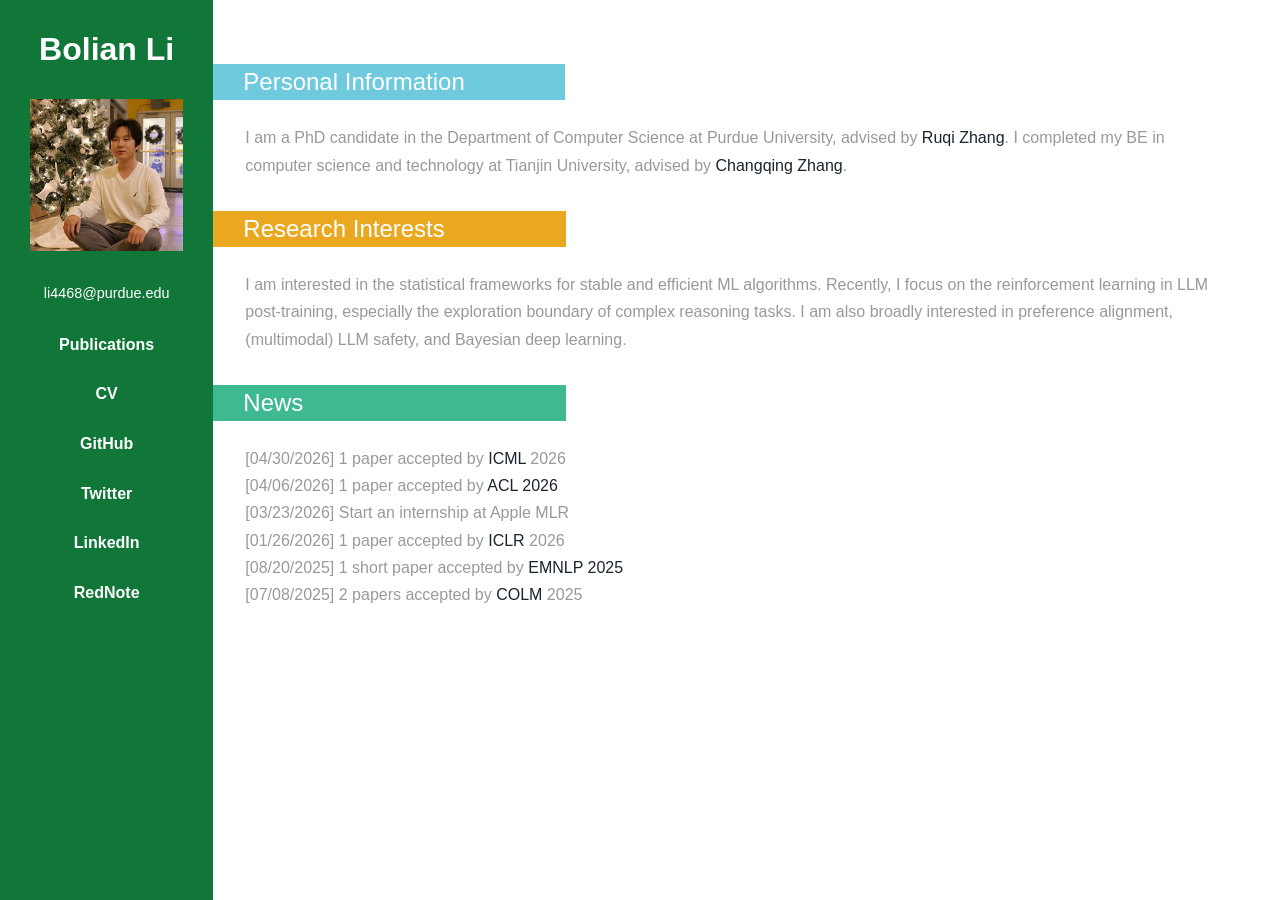
==== index.html @ 018f354f "entrocraft demo" ====
<!--A Design by W3layouts
Author: W3layout
Author URL: http://w3layouts.com
License: Creative Commons Attribution 3.0 Unported
License URL: http://creativecommons.org/licenses/by/3.0/
-->
<!DOCTYPE HTML>
<html>
<head>
<title>Bolian Li</title>
<link href="css/bootstrap.css" rel='stylesheet' type='text/css' />
<!-- jQuery (necessary JavaScript plugins) -->
<script src="https://code.jquery.com/jquery-3.5.1.min.js"></script>
<!-- Custom Theme files -->
 <link href="css/dashboard.css" rel="stylesheet">
<link href="css/style.css" rel='stylesheet' type='text/css' />

<!-- Custom Theme files -->
<!--//theme-style-->
<meta name="viewport" content="width=device-width, initial-scale=1">
<meta http-equiv="Content-Type" content="text/html; charset=utf-8" />
<meta name="keywords" content="Curriculum Vitae Responsive web template, Bootstrap Web Templates, Flat Web Templates, Andriod Compatible web template, 
Smartphone Compatible web template, free webdesigns for Nokia, Samsung, LG, SonyErricsson, Motorola web design" />
<script type="application/x-javascript"> addEventListener("load", function() { setTimeout(hideURLbar, 0); }, false); function hideURLbar(){ window.scrollTo(0,1); } </script>
<link href='http://fonts.googleapis.com/css?family=Ubuntu:300,400,500,700' rel='stylesheet' type='text/css'>
<link href='http://fonts.googleapis.com/css?family=Varela+Round' rel='stylesheet' type='text/css'>
<!-- start menu -->

</head>
<body>
<!-- header -->
<div class="col-sm-3 col-md-2 sidebar">
		 <div class="sidebar_top">
			 <h1 align="center">Bolian Li</h1>
			 <img src="images/christmas.jpg"/>
		 </div>
		<div class="details">
			 <p align="center">li4468@purdue.edu</p>
		</div>
		<div class="details">
			 <h3 align="center"><a href="https://scholar.google.com/citations?user=wNDoepwAAAAJ&hl=en" target="_blank">Publications</a></h3>
		</div>
		<div class="details">
			 <h3 align="center"><a href="./cv_bolian_li_050526.pdf" target="_blank">CV</a></h3>
		</div>
		<div class="details">
			 <h3 align="center"><a href="https://github.com/lblaoke" target="_blank">GitHub</a></h3>
		</div>
		<div class="details">
			 <h3 align="center"><a href="https://twitter.com/lblaoke" target="_blank">Twitter</a></h3>
		</div>
		<div class="details">
			 <h3 align="center"><a href="https://www.linkedin.com/in/bolian-li-554001297/" target="_blank">LinkedIn</a></h3>
		</div>
		<div class="details">
			 <h3 align="center"><a href="https://www.xiaohongshu.com/user/profile/6243c8b0000000001000434d?xsec_token=ABc6stl7MLfF04uR60A89SfDxHDcr92J1v6DObOIjcsjI%3D&xsec_source=pc_search" target="_blank">RedNote</a></h3>
		</div>
		<div class="clearfix"></div>
</div>
<!---->
<link href="css/popuo-box.css" rel="stylesheet" type="text/css" media="all"/>
<script src="js/jquery.magnific-popup.js" type="text/javascript"></script>
	<!---//pop-up-box---->			
<div class="col-sm-9 col-sm-offset-3 col-md-10 col-md-offset-2 main">
	 <div class="content">
		 <div class="details_header">
			 <ul>
				 <div id="small-dialog" class="mfp-hide">
					 <img src="./images/g4.jpg" alt=""/>
				 </div>
				 <script>
						$(document).ready(function() {
						$('.popup-with-zoom-anim').magnificPopup({
							type: 'inline',
							fixedContentPos: false,
							fixedBgPos: true,
							overflowY: 'auto',
							closeBtnInside: true,
							preloader: false,
							midClick: true,
							removalDelay: 300,
							mainClass: 'my-mfp-zoom-in'
						});
																						
						});
				</script>
			 </ul>
		 </div>
		 <div class="company">
			 <h3 class="clr1">Personal Information</h3>
			 <div class="company_details">
				 <p>I am a PhD candidate in the Department of Computer Science at Purdue University, advised by <a href="https://ruqizhang.github.io/" target="_blank">Ruqi Zhang</a>. I completed my BE in computer science and technology at Tianjin University, advised by <a href="http://cic.tju.edu.cn/faculty/zhangchangqing/code.html" target="_blank">Changqing Zhang</a>.</p>
			 </div>
		 </div>
		 <div class="skills">
			 <h3 class="clr2">Research Interests</h3>
			 <div class="skill_info">
			 <p>I am interested in the statistical frameworks for stable and efficient ML algorithms. Recently, I focus on the reinforcement learning in LLM post-training, especially the exploration boundary of complex reasoning tasks. I am also broadly interested in preference alignment, (multimodal) LLM safety, and Bayesian deep learning.</p>
			 </div>
		 </div>
		 <div class="education">
			 <h3 class="clr3">News</h3>
			 <div class="education_details">
				<p class="cmpny1">[04/30/2026] 1 paper accepted by <a href="https://icml.cc/" target="_blank">ICML</a> 2026</p> 
				<p class="cmpny1">[04/06/2026] 1 paper accepted by <a href="https://2026.aclweb.org/" target="_blank">ACL 2026</a></p>
				<p class="cmpny1">[03/23/2026] Start an internship at Apple MLR</p>
				<p class="cmpny1">[01/26/2026] 1 paper accepted by <a href="https://iclr.cc/" target="_blank">ICLR</a> 2026</p> 
				<p class="cmpny1">[08/20/2025] 1 short paper accepted by <a href="https://2025.emnlp.org/" target="_blank">EMNLP 2025</a></p>
				<p class="cmpny1">[07/08/2025] 2 papers accepted by <a href="https://colmweb.org/" target="_blank">COLM</a> 2025</p>
			 </div>
		 </div>
	 </div>
</div>
<!---->
</body>
</html>
---- css/dashboard.css ----
/*
 * Base structure
 */

/* Move down content because we have a fixed navbar that is 50px tall */
body {
  padding-top: 50px;
}


/*
 * Global add-ons
 */

.sub-header {
  padding-bottom: 10px;
  border-bottom: 1px solid #eee;
}

/*
 * Top navigation
 * Hide default border to remove 1px line.
 */
.navbar-fixed-top {
  border: 0;
}

/*
 * Sidebar
 */

/* Hide for mobile, show later */
.sidebar {
  display:block;
}
@media (min-width: 768px) {
  .sidebar {
    position: fixed;
    top: 51px;
    bottom: 0;
    left: 0;
    z-index: 1000;
    display: block;
    padding: 20px;
    overflow-x: hidden;
    overflow-y: auto; /* Scrollable contents if viewport is shorter than content. */
    background-color: #f5f5f5;
  }
}

/* Sidebar navigation */
.nav-sidebar {
  margin-right: -21px; /* 20px padding + 1px border */
  margin-bottom: 20px;
  margin-left: -20px;
}
.nav-sidebar > li > a {
  padding-right: 20px;
  padding-left: 20px;
}
.nav-sidebar > .active > a,
.nav-sidebar > .active > a:hover,
.nav-sidebar > .active > a:focus {
  color: #fff;
  background-color: #428bca;
}


/*
 * Main content
 */

.main {
  padding: 20px;
}
@media (min-width: 768px) {
  .main {
    padding-right: 40px;
    padding-left: 40px;
  }
}
.main .page-header {
  margin-top: 0;
}


/*
 * Placeholder dashboard ideas
 */

.placeholders {
  margin-bottom: 30px;
  text-align: center;
}
.placeholders h4 {
  margin-bottom: 0;
}
.placeholder {
  margin-bottom: 20px;
}
.placeholder img {
  display: inline-block;
  border-radius: 50%;
}
---- css/style.css ----
/*
Author: W3layout
Author URL: http://w3layouts.com
License: Creative Commons Attribution 3.0 Unported
License URL: http://creativecommons.org/licenses/by/3.0/
*/
h4, h5, h6, h1, h2, h3 {margin: 0;}
ul, ol {margin: 0; padding:0;}
p {margin: 0;}

html, body{
	font-size: 100%;
	background: #ffffff;
}
body a{
	transition:0.5s all;
	-webkit-transition:0.5s all;
	-moz-transition:0.5s all;
	-o-transition:0.5s all;
	-ms-transition:0.5s all;
}	
body {
  padding-top:0px;
}
a:focus {
  outline: thin dotted;
  outline: 0px auto -webkit-focus-ring-color;
  outline-offset: 0px;
  text-decoration:none;
}
/*-- header_top --*/
.sidebar{
  background:#117738;
  top: 0px;
  padding:2em 30px;
}
.sidebar h1{
	font-size:2.5em;
	font-weight:700;
	margin-bottom:1em;
	COLOR:#fff;
}
.sidebar img{
	border:0px solid #fff;
	padding:0em;
	width:100%;
}
.details{
	margin-top:2em;
}
.details h3{
	font-weight:600;
	font-size:1em;
	color:#fff;
}  

.details h3 a{
  font-weight:600;
  font-size:1em;
  color:#fff;
}  

.details p{
	color:#fff;
	font-size:0.9em;
	margin:5px 0 2em 0;
}
.details p a{
	color:#fff;
	font-size:0.9em;
}
address h3{
	margin-bottom:5px;
}
address span{
	display:block;
	color:#101010;
	font-size:0.9em;
	line-height:1.5em;
}
/*----*/
.main{  
  padding:2em 0;
}
.content{
	margin-right:3em;
}
.glyphicon {
  top:1px;
}
.glyphicon-file:before,.glyphicon-print:before,.glyphicon-envelope:before,.glyphicon-picture:before{
    margin-right: 9px;
  font-size: 14px;
  color: #6ecadc;
}
.details_header{
	padding: 0em 1em 0 2em;
}
.details_header ul li{
	display:inline-block;
}
.details_header ul li a{
	padding:0 1em;
	color:#333;
}
.details_header ul li a:hover{
	color:#6ecadc;
}
.company {
	margin:2em 0;
}
.company h3{
  color: #FFF;
  padding: 5px 100px 5px 30px;
  display: inline-block;
}
.skills h3{
  color: #FFF;
  padding: 5px 121px 5px 30px;
  display: inline-block;
}
.company_details,.education_details {
	padding:1.5em 0 0em 2em;
}
.company_details h4,.education_details h4{
	color:#333;
	font-weight:600;
	font-size:1.5em;
	margin-bottom:6px;
}
.company_details h4 span,.education_details h4 span{
	font-size: 0.65em;
  margin-left: 5px;
  color: #999;
  font-weight:400;
}
.company_details h6,.education_details h6{
	font-weight:400;
	margin-bottom:1.3em;
	font-size:0.9em;
}
.company_details p,.skill_info p,.education_details p{
	color:#999;
	font-weight:300;
	line-height:1.7em;
}
/*.cmpny1{
	border-bottom:3px dashed #999;
	padding-bottom:1em;
}*/
.skills{
	margin:2em 0;
}
.skill_info {
	padding:1.5em 0 0 2em;
}
.skill_list{
	padding:1.5em 0 0 2em;
}
.skill1,.skill2{
	 float:left;
	 width:30%;
}
.skill1 h4,.skill2 h4{
	color:#333;
	font-weight:600;
	margin-bottom:1em;
	display:inline-block;
}
.skill1 ul,.skill2 ul{
	padding-left:4em;
}
.skill1 ul li,.skill2 ul li{
	color:#333;
}
.education  h3{
  background: #999;
  color: #FFF;
  padding: 5px 263px 5px 30px;
  display: inline-block;
}
h3.clr1{
	background:#6ecadc;
}
h3.clr2{
	background:#e9a820;
}
h3.clr3{
	background:#3eb991;
}
.copywrite{
	padding-left:2em;
	margin-top:1em;
}
.copywrite p{
	color:#999;
	font-size:0.9em;
}
.copywrite p a{
	color:#999;
}
.copywrite p a:hover{
	color:#6ecadc;
}
.contact-grid form{
	padding:2em 0 0 2em;
}
.contact-grid input[type="text"], .contact-grid textarea {
  width: 80%;
  padding: 0.7em;
  margin: 0.5em 0;
  background: none;
  outline: none;
  border: 1px solid #A09F9F;
  font-size: 1em;
  color: #A09F9F;
  -webkit-appearance: none;
}
.send input[type="submit"] {
  width: 14%;
  font-size: 1.1em;
  background:#e9a820;
  padding: 0.4em 0.8em;
  text-align: center;
  color: #fff;
  border: none;
  outline: none;
  -webkit-appearance: none;
}
.send input[type="submit"]:hover {
  background: #6ecadc;
}
.contact-grid textarea {
  resize: none;
}
.map{
	padding:2em 0 0 2em;
}
.map iframe {
  width: 100%;
  height: 350px;
  border: none;
}
/*--responsive--*/
@media (max-width: 1366px){
.sidebar h1 {
  font-size: 2em;
}
}
@media (max-width: 1024px){
.sidebar {
  padding: 2em 17px;
  width:20%;
}
.sidebar h1 {
  font-size: 1.6em;
}
.main {
  margin-left: 19.666667%;
  width: 80%;
}
}
@media (max-width: 768px){
.sidebar {
  width: 22%;
}
.main {
  margin-left: 21.666667%;
  width: 78%;
}
.sidebar h1 {
  font-size: 1.4em;
}
.sidebar img {
  padding: 0.5em;
  width: 89%;
}
.details_header {
  padding: 0em 1em 0 1em;
}
.details_header ul li a {
  padding: 0 1em;
  font-size: 0.9em;
}
.company h3,.skills h3,.education h3{
  font-size: 1.2em;
}
.company_details h4, .education_details h4 {
  font-size: 1.1em;
}
.company_details h6, .education_details h6 {
  font-size: 0.8em;
}
.company_details p, .skill_info p, .education_details p {
  font-size: 0.8em;
}
.cmpny1 {
  padding-bottom: 1.5em;
}
.skill1, .skill2 {
  float: left;
  width: 50%;
}
.skill1 ul li,.skill2 ul li{
	font-size:0.85em;
}
.skill1 h4, .skill2 h4 {
  font-size: 1em;
}
.skill_list {
  padding: 0.7em 0 0 2em;
}
.details p {
  font-size: 0.75em;
}
address span {
  font-size: 0.8em;
}
.contact-grid input[type="text"], .contact-grid textarea {
  width: 100%;
  font-size: 0.8em;
}
.send input[type="submit"] {
  width: 20%;
  font-size:0.85em;
}
}
@media (max-width: 736px){
.sidebar {
  width: 100%;
}
.main {
  margin-left: 0;
  width: 100%;
}
.sidebar_top{
	width:30%;
	float:left;
	margin-right:5%;
}
.details{
	width:30%;
	float:right;
}
}
@media (max-width: 640px){
.sidebar {
  width: 100%;
}
.main {
  margin-left: 0;
  width: 100%;
}
.sidebar_top{
	width:30%;
	float:left;
	margin-right:5%;
}
.details{
	width:30%;
	float:right;
}
.sidebar img{
	width:100%;
}
.details p {
  font-size: 0.9em;
  margin: 5px 0 1em 0;
}
.details h3 {
  font-size: 0.9em;
}
}
@media (max-width: 600px){
address {
  margin-bottom:0px;
}
.sidebar_top {
  width: 32%;
}
.sidebar img {
  width: 85%;
}
}
@media (max-width: 568px){
.details_header ul li a {
  padding: 0 0.5em;
  font-size: 0.9em;
}
}
@media (max-width: 480px){
.content {
  margin-right: 2em;
}
.glyphicon-save:before, .glyphicon-print:before, .glyphicon-envelope:before, .glyphicon-picture:before {
  margin-right: 6px;
  font-size: 12px;
}
.details_header ul li a {
  padding: 0 0.5em;
  font-size: 0.85em;
}
.details {
  width: 36%;
}
.sidebar h1 {
  font-size: 1.3em;
}
.sidebar_top {
  width: 38%;
}
address {
  margin-bottom: 0px;
}
.copywrite{
	padding-left:1em;
}
.map iframe {
  height: 246px;
}
}
@media (max-width: 414px){
.sidebar_top {
  width: 45%;
}
.sidebar img {
  width: 91%;
}
.details {
  width: 42%;
}
.details_header {
  padding: 0em 0em 0 1em;
}
.details_header ul li a {
  padding: 0 0.3em;
  font-size: 0.75em;
}
.skill1 ul, .skill2 ul {
  padding-left: 3em;
}
}
@media (max-width: 384px){
.sidebar h1 {
  font-size: 1.2em;
}
.details {
  width: 45%;
}
.details_header ul {
  text-align: center;
}
.details_header ul li a {
  padding: 0 1em;
  font-size: 0.75em;
}
.main {
  padding: 1em 0 2em 0;
}
.company_details, .education_details,.skill_info  {
/*  padding: 1em 0 0em 1em;*/
}
.company h3 {
  padding: 5px 41px 5px 16px;
}
.company_details h4, .education_details h4 {
  font-size: 0.9em;
}
.company_details h6, .education_details h6 {
  font-size: 0.6em;
}
.company {
  margin: 1em 0;
}
.skills {
  margin: 1em 0;
}
.company h3, .skills h3, .education h3 {
  font-size: 1em;
}
.skills h3 {
  padding: 5px 98px 5px 16px;
}
.skill1 ul, .skill2 ul {
  padding-left: 2em;
}
.skill1 ul li, .skill2 ul li {
  font-size: 0.75em;
}
.skill_list {
  padding: 0.5em 0 0 1.5em;
}
.education h3 {
  padding: 5px 190px 5px 16px;
}
.copywrite p{
	font-size:0.7em;
}
}
@media (max-width: 375px){
.sidebar h1 {
  font-size: 1em;
}
.sidebar img {
  width: 70%;
}
.details h3 {
  font-size: 0.8em;
}
.details p {
  font-size: 0.75em;
  margin: 5px 0 0.5em 0;
}
address span {
  font-size: 0.7em;
}
.sidebar {
  padding: 1.5em 17px 1em 17px;
}
.details_header {
  padding: 0em 0em 0 1em;
  text-align: center;
}
.details_header ul li a {
  line-height: 2em;
}
}
@media (max-width: 320px){
.sidebar_top {
  width: 50%;
}
.sidebar img {
  width: 80%;
}
.details h3 {
  font-size: 0.7em;
}
.content {
  margin-right: 1em;
}
.details_header ul li a {
  padding: 0 0.5em;
  font-size: 0.75em;
}
.skill1 h4, .skill2 h4 {
  font-size: 0.85em;
}
.skill1 ul, .skill2 ul {
  padding-left: 1.5em;
}
}
---- css/popuo-box.css ----
/* Styles for dialog window */
#small-dialog,#small-dialog1{
	padding:20px;
	text-align: left;
	max-width: 650px;
	margin: 40px auto;
	position: relative;
	text-align:center;
}
#small-dialog-it,#small-dialog-in,#small-dialog-fr,#small-dialog-sh,#small-dialog-sf,#small-dialog-su,#small-dialog-me,#small-dialog-ch,#small-dialog-pi,#small-dialog-am {
	background: white;
	padding:20px;
	text-align: left;
	max-width: 450px;
	margin: 40px auto;
	position: relative;
	text-align:center;
}
a.play-icon.popup-with-zoom-anim img:hover {
	opacity: 0.5;
	transition:0.5s all;
	-webkit-transition:0.5s all;
	-o-transition:0.5s all;
	-moz-transition:0.5s all;
	-ms-transition:0.5s all;
}
.portfolio-items{
	text-align:center;
	margin:0 auto;
}
.portfolio-items img{
	width:100%;
}
.portfolio-items h4{
	margin:1em 0;
	font-size:25px;
	color:#a63d56;
}
.portfolio-items p{
	text-align:justify;
}
/**

/**
 * Fade-zoom animation for first dialog
 */

/* start state */
.my-mfp-zoom-in #small-dialog {
opacity: 0;
-webkit-transition: all 0.2s ease-in-out;
-moz-transition: all 0.2s ease-in-out;
-o-transition: all 0.2s ease-in-out;
transition: all 0.2s ease-in-out;
-webkit-transform: scale(0.8);
-moz-transform: scale(0.8);
-ms-transform: scale(0.8);
-o-transform: scale(0.8);
transform: scale(0.8);
}
/* animate in */
.my-mfp-zoom-in.mfp-ready #small-dialog {
opacity: 1;
-webkit-transform: scale(1);
-moz-transform: scale(1);
-ms-transform: scale(1);
-o-transform: scale(1);
transform: scale(1);
}
/* animate out */
.my-mfp-zoom-in.mfp-removing #small-dialog {
-webkit-transform: scale(0.8);
-moz-transform: scale(0.8);
-ms-transform: scale(0.8);
-o-transform: scale(0.8);
transform: scale(0.8);
opacity: 0;
}
/* Dark overlay, start state */
.my-mfp-zoom-in.mfp-bg {

-webkit-transition: opacity 0.3s ease-out;
-moz-transition: opacity 0.3s ease-out;
-o-transition: opacity 0.3s ease-out;
transition: opacity 0.3s ease-out;
}
/* animate out */
.my-mfp-zoom-in.mfp-removing.mfp-bg {
opacity: 0;
}
/**
/* Magnific Popup CSS */
.mfp-bg {
  top: 0;
  left: 0;
  width: 100%;
  height: 100%;
  z-index: 1042;
  overflow: hidden;
  position: fixed;
  background:#fff;
 }

.mfp-wrap {
  top: 0;
  left: 0;
  width: 100%;
  height: 100%;
  z-index: 1043;
  position: fixed;
  outline: none !important;
  -webkit-backface-visibility: hidden; }

.mfp-container {
  text-align: center;
  position: absolute;
  width: 100%;
  height: 100%;
  left: 0;
  top: 0;
  padding: 0 8px;
  -webkit-box-sizing: border-box;
  -moz-box-sizing: border-box;
  box-sizing: border-box; }

.mfp-container:before {
  content: '';
  display: inline-block;
  height: 100%;
  vertical-align: middle; }

.mfp-align-top .mfp-container:before {
  display: none; }

.mfp-content {
  position: relative;
  display: inline-block;
  vertical-align: middle;
  margin: 0 auto;
  text-align: left;
  z-index: 1045; }

.mfp-inline-holder .mfp-content,
.mfp-ajax-holder .mfp-content {
  width: 100%;
  cursor: auto; }

.mfp-ajax-cur {
  cursor: progress; }

.mfp-zoom-out-cur,
.mfp-zoom-out-cur .mfp-image-holder .mfp-close {
  cursor: -moz-zoom-out;
  cursor: -webkit-zoom-out;
  cursor: zoom-out; }
.mfp-zoom {
  cursor: pointer;
  cursor: -webkit-zoom-in;
  cursor: -moz-zoom-in;
  cursor: zoom-in; }

.mfp-auto-cursor .mfp-content {
  cursor: auto; }

.mfp-close,
.mfp-arrow,
.mfp-preloader,
.mfp-counter {
  -webkit-user-select: none;
  -moz-user-select: none;
  user-select: none; }

.mfp-loading.mfp-figure {
  display: none; }

.mfp-hide {
  display: none !important; }
.mfp-content iframe{
	width:100%;
	min-height:500px;
}
.mfp-preloader {
  color: #cccccc;
  position: absolute;
  top: 50%;
  width: auto;
  text-align: center;
  margin-top: -0.8em;
  left: 8px;
  right: 8px;
  z-index: 1044; }

.mfp-preloader a {
  color: #cccccc; }

.mfp-preloader a:hover {
  color: white; }

.mfp-s-ready .mfp-preloader {
  display: none; }

.mfp-s-error .mfp-content {
  display: none; }

button.mfp-close,
button.mfp-arrow {
  overflow: visible;
  cursor: pointer;
  border: 0;
   background:#FFF;
  -webkit-appearance: none;
  display: block;
  padding: 0;
  z-index: 1046; }
button::-moz-focus-inner {
  padding: 0;
  border: 0; }

.mfp-close {
  width: 44px;
  height: 44px;
  line-height: 44px;
  position: absolute;
 right: 0px;
	top: -43px;
  text-decoration: none;
  text-align: center;
  padding: 0 0 18px 10px;
  color: white;
  font-style: normal;
  font-size: 28px;
  outline:none;
  font-family: 'Open Sans', sans-serif;		
 }
  .mfp-close:hover, .mfp-close:focus {
    opacity: 1; }

.mfp-close-btn-in .mfp-close {
  color: #333333; }

.mfp-image-holder .mfp-close,
.mfp-iframe-holder .mfp-close {
  color: white;
  right: -6px;
  text-align: right;
  padding-right: 6px;
  width: 100%; 
}
/*----*/
.login{
	border-bottom:2px solid #1c1c1c;
}
.login input[type="text"] {
	outline: none;
	padding:6px ;
	background: none;
	width: 93%;
	border: none;
	font-size:1.8em;
	color:#1c1c1c;	
}
.login input[type="submit"] {	
	width: 35px;
	height: 35px;
	background: url(../images/img-sprite.png) -622px -22px no-repeat ;
	padding: 0px 1px;
	border: none;
	cursor: pointer;
	outline: none;
	vertical-align: middle;
}
.search-top p{
	color:#818181;
	font-size:1.2em;
	line-height:1.5em;
	width:33%;
	text-align:center;
	padding: 1em 0;
}
@media all and (max-width:480px){
.login input[type="text"] {
	width: 88%;
	font-size: 1.4em;
}
.search-top p {
	width: 60%;
}
}
@media all and (max-width:320px){
.login input[type="text"] {
	width: 80%;
	font-size: 1.2em;
}
#small-dialog{
	padding:15px;
}
.search-top p {
	width: 70%;
	font-size:1em;
}
}
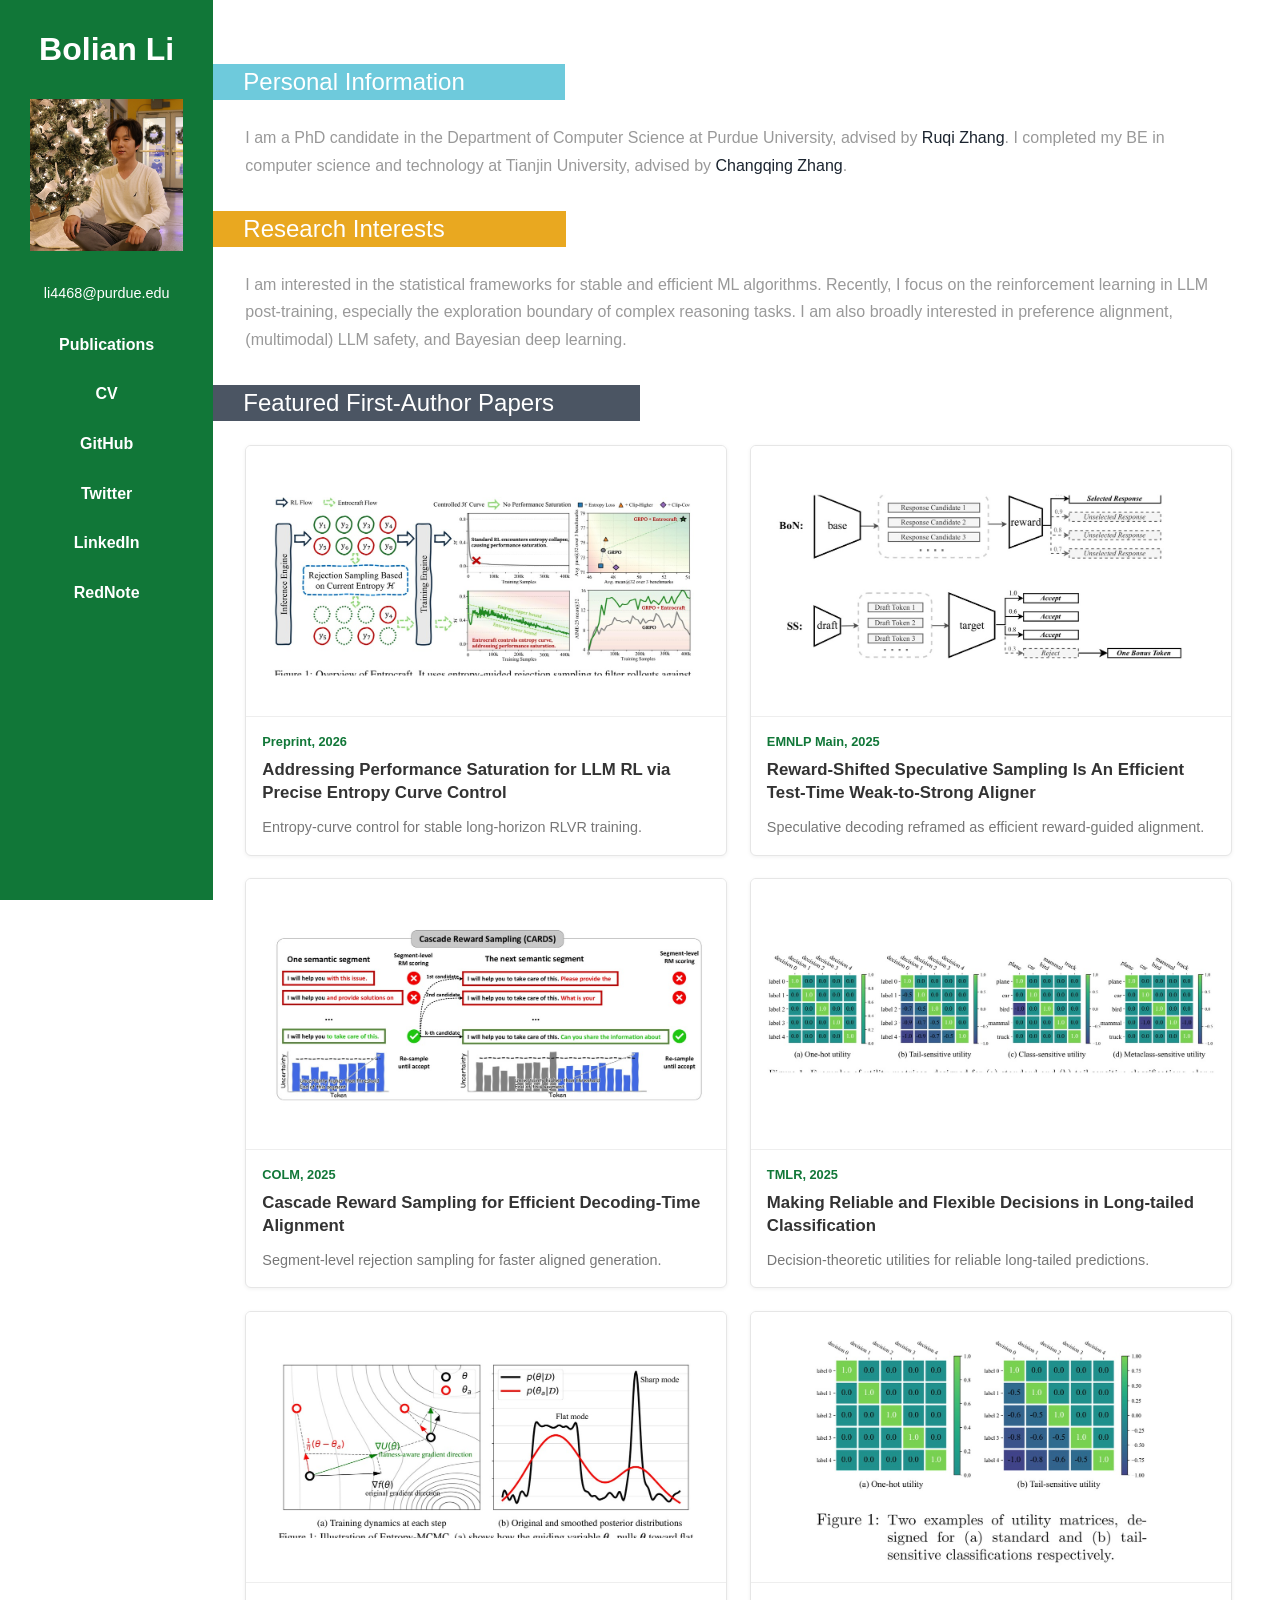
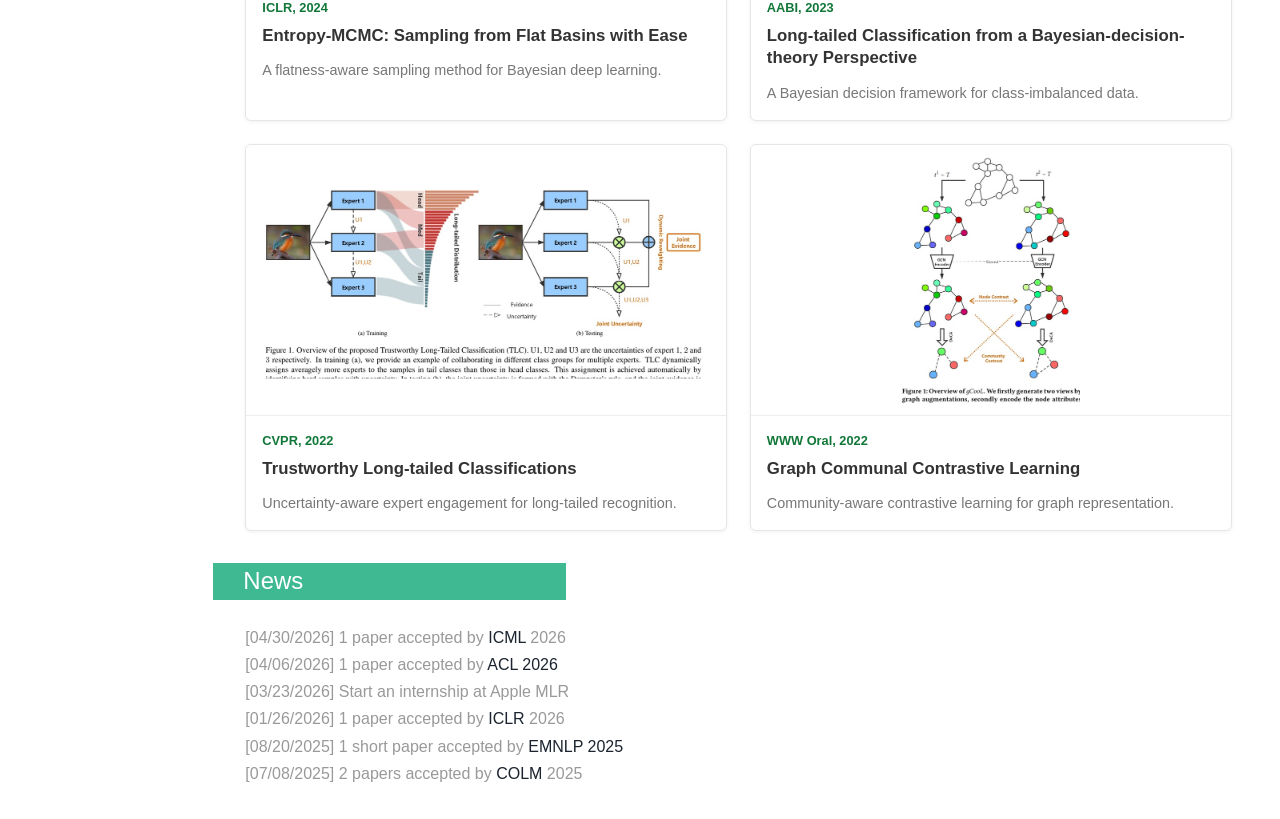
==== commit d1c98c71: "add paper overviews" ====
--- a/index.html
+++ b/index.html
@@ -22,8 +22,8 @@
 <meta name="keywords" content="Curriculum Vitae Responsive web template, Bootstrap Web Templates, Flat Web Templates, Andriod Compatible web template, 
 Smartphone Compatible web template, free webdesigns for Nokia, Samsung, LG, SonyErricsson, Motorola web design" />
 <script type="application/x-javascript"> addEventListener("load", function() { setTimeout(hideURLbar, 0); }, false); function hideURLbar(){ window.scrollTo(0,1); } </script>
-<link href='http://fonts.googleapis.com/css?family=Ubuntu:300,400,500,700' rel='stylesheet' type='text/css'>
-<link href='http://fonts.googleapis.com/css?family=Varela+Round' rel='stylesheet' type='text/css'>
+<link href='https://fonts.googleapis.com/css?family=Ubuntu:300,400,500,700' rel='stylesheet' type='text/css'>
+<link href='https://fonts.googleapis.com/css?family=Varela+Round' rel='stylesheet' type='text/css'>
 <!-- start menu -->
 
 </head>
@@ -41,7 +41,7 @@
 			 <h3 align="center"><a href="https://scholar.google.com/citations?user=wNDoepwAAAAJ&hl=en" target="_blank">Publications</a></h3>
 		</div>
 		<div class="details">
-			 <h3 align="center"><a href="./cv_bolian_li_050526.pdf" target="_blank">CV</a></h3>
+			 <h3 align="center"><a href="./cv_bolian_li_060726.pdf" target="_blank">CV</a></h3>
 		</div>
 		<div class="details">
 			 <h3 align="center"><a href="https://github.com/lblaoke" target="_blank">GitHub</a></h3>
@@ -57,35 +57,8 @@
 		</div>
 		<div class="clearfix"></div>
 </div>
-<!---->
-<link href="css/popuo-box.css" rel="stylesheet" type="text/css" media="all"/>
-<script src="js/jquery.magnific-popup.js" type="text/javascript"></script>
-	<!---//pop-up-box---->			
 <div class="col-sm-9 col-sm-offset-3 col-md-10 col-md-offset-2 main">
 	 <div class="content">
-		 <div class="details_header">
-			 <ul>
-				 <div id="small-dialog" class="mfp-hide">
-					 <img src="./images/g4.jpg" alt=""/>
-				 </div>
-				 <script>
-						$(document).ready(function() {
-						$('.popup-with-zoom-anim').magnificPopup({
-							type: 'inline',
-							fixedContentPos: false,
-							fixedBgPos: true,
-							overflowY: 'auto',
-							closeBtnInside: true,
-							preloader: false,
-							midClick: true,
-							removalDelay: 300,
-							mainClass: 'my-mfp-zoom-in'
-						});
-																						
-						});
-				</script>
-			 </ul>
-		 </div>
 		 <div class="company">
 			 <h3 class="clr1">Personal Information</h3>
 			 <div class="company_details">
@@ -96,6 +69,91 @@
 			 <h3 class="clr2">Research Interests</h3>
 			 <div class="skill_info">
 			 <p>I am interested in the statistical frameworks for stable and efficient ML algorithms. Recently, I focus on the reinforcement learning in LLM post-training, especially the exploration boundary of complex reasoning tasks. I am also broadly interested in preference alignment, (multimodal) LLM safety, and Bayesian deep learning.</p>
+			 </div>
+		 </div>
+		 <div class="publications" id="featured-papers">
+			 <h3 class="clr4">Featured First-Author Papers</h3>
+			 <div class="paper_grid">
+				 <article class="paper_card">
+					 <a class="paper_visual" href="https://arxiv.org/abs/2604.26326" target="_blank" rel="noopener">
+						 <img src="images/papers/entrocraft.jpg" alt="Overview figure for Addressing Performance Saturation for LLM RL via Precise Entropy Curve Control">
+					 </a>
+					 <div class="paper_body">
+						 <span class="paper_venue">Preprint, 2026</span>
+						 <h4><a href="https://arxiv.org/abs/2604.26326" target="_blank" rel="noopener">Addressing Performance Saturation for LLM RL via Precise Entropy Curve Control</a></h4>
+						 <p>Entropy-curve control for stable long-horizon RLVR training.</p>
+					 </div>
+				 </article>
+				 <article class="paper_card">
+					 <a class="paper_visual" href="https://arxiv.org/abs/2508.15044" target="_blank" rel="noopener">
+						 <img src="images/papers/reward-shifted-sss.jpg" alt="Overview figure for Reward-Shifted Speculative Sampling">
+					 </a>
+					 <div class="paper_body">
+						 <span class="paper_venue">EMNLP Main, 2025</span>
+						 <h4><a href="https://arxiv.org/abs/2508.15044" target="_blank" rel="noopener">Reward-Shifted Speculative Sampling Is An Efficient Test-Time Weak-to-Strong Aligner</a></h4>
+						 <p>Speculative decoding reframed as efficient reward-guided alignment.</p>
+					 </div>
+				 </article>
+				 <article class="paper_card">
+					 <a class="paper_visual" href="https://arxiv.org/abs/2406.16306" target="_blank" rel="noopener">
+						 <img src="images/papers/cards.jpg" alt="Overview figure for Cascade Reward Sampling">
+					 </a>
+					 <div class="paper_body">
+						 <span class="paper_venue">COLM, 2025</span>
+						 <h4><a href="https://arxiv.org/abs/2406.16306" target="_blank" rel="noopener">Cascade Reward Sampling for Efficient Decoding-Time Alignment</a></h4>
+						 <p>Segment-level rejection sampling for faster aligned generation.</p>
+					 </div>
+				 </article>
+				 <article class="paper_card">
+					 <a class="paper_visual" href="https://openreview.net/forum?id=hMO8sT9qaD" target="_blank" rel="noopener">
+						 <img src="images/papers/rf-dlc.jpg" alt="Overview figure for Making Reliable and Flexible Decisions in Long-tailed Classification">
+					 </a>
+					 <div class="paper_body">
+						 <span class="paper_venue">TMLR, 2025</span>
+						 <h4><a href="https://openreview.net/forum?id=hMO8sT9qaD" target="_blank" rel="noopener">Making Reliable and Flexible Decisions in Long-tailed Classification</a></h4>
+						 <p>Decision-theoretic utilities for reliable long-tailed predictions.</p>
+					 </div>
+				 </article>
+				 <article class="paper_card">
+					 <a class="paper_visual" href="https://openreview.net/forum?id=oGNdBvymod" target="_blank" rel="noopener">
+						 <img src="images/papers/entropy-mcmc.jpg" alt="Overview figure for Entropy-MCMC">
+					 </a>
+					 <div class="paper_body">
+						 <span class="paper_venue">ICLR, 2024</span>
+						 <h4><a href="https://openreview.net/forum?id=oGNdBvymod" target="_blank" rel="noopener">Entropy-MCMC: Sampling from Flat Basins with Ease</a></h4>
+						 <p>A flatness-aware sampling method for Bayesian deep learning.</p>
+					 </div>
+				 </article>
+				 <article class="paper_card">
+					 <a class="paper_visual" href="https://openreview.net/forum?id=sz7d2cKXVb" target="_blank" rel="noopener">
+						 <img src="images/papers/bayesian-long-tailed.jpg" alt="Overview figure for Long-tailed Classification from a Bayesian-decision-theory Perspective">
+					 </a>
+					 <div class="paper_body">
+						 <span class="paper_venue">AABI, 2023</span>
+						 <h4><a href="https://openreview.net/forum?id=sz7d2cKXVb" target="_blank" rel="noopener">Long-tailed Classification from a Bayesian-decision-theory Perspective</a></h4>
+						 <p>A Bayesian decision framework for class-imbalanced data.</p>
+					 </div>
+				 </article>
+				 <article class="paper_card">
+					 <a class="paper_visual" href="https://openaccess.thecvf.com/content/CVPR2022/html/Li_Trustworthy_Long-Tailed_Classification_CVPR_2022_paper.html" target="_blank" rel="noopener">
+						 <img src="images/papers/tlc.jpg" alt="Overview figure for Trustworthy Long-tailed Classifications">
+					 </a>
+					 <div class="paper_body">
+						 <span class="paper_venue">CVPR, 2022</span>
+						 <h4><a href="https://openaccess.thecvf.com/content/CVPR2022/html/Li_Trustworthy_Long-Tailed_Classification_CVPR_2022_paper.html" target="_blank" rel="noopener">Trustworthy Long-tailed Classifications</a></h4>
+						 <p>Uncertainty-aware expert engagement for long-tailed recognition.</p>
+					 </div>
+				 </article>
+				 <article class="paper_card">
+					 <a class="paper_visual" href="https://arxiv.org/abs/2110.14863" target="_blank" rel="noopener">
+						 <img src="images/papers/gcool.jpg" alt="Overview figure for Graph Communal Contrastive Learning">
+					 </a>
+					 <div class="paper_body">
+						 <span class="paper_venue">WWW Oral, 2022</span>
+						 <h4><a href="https://arxiv.org/abs/2110.14863" target="_blank" rel="noopener">Graph Communal Contrastive Learning</a></h4>
+						 <p>Community-aware contrastive learning for graph representation.</p>
+					 </div>
+				 </article>
 			 </div>
 		 </div>
 		 <div class="education">
--- a/css/style.css
+++ b/css/style.css
@@ -119,6 +119,11 @@
   padding: 5px 121px 5px 30px;
   display: inline-block;
 }
+.publications h3{
+  color: #FFF;
+  padding: 5px 86px 5px 30px;
+  display: inline-block;
+}
 .company_details,.education_details {
 	padding:1.5em 0 0em 2em;
 }
@@ -151,8 +156,65 @@
 .skills{
 	margin:2em 0;
 }
+.publications{
+	margin:2em 0;
+}
 .skill_info {
 	padding:1.5em 0 0 2em;
+}
+.paper_grid{
+	padding:1.5em 0 0 2em;
+	display:grid;
+	grid-template-columns:repeat(2, minmax(0, 1fr));
+	gap:1.4em;
+}
+.paper_card{
+	border:1px solid #e6e6e6;
+	border-radius:6px;
+	background:#fff;
+	overflow:hidden;
+	box-shadow:0 1px 4px rgba(0,0,0,0.06);
+}
+.paper_visual{
+	display:block;
+	background:#fff;
+	border-bottom:1px solid #eeeeee;
+}
+.paper_visual img{
+	display:block;
+	width:100%;
+	aspect-ratio:16 / 9;
+	object-fit:cover;
+}
+.paper_body{
+	padding:1em;
+}
+.paper_venue{
+	display:block;
+	margin-bottom:0.6em;
+	color:#117738;
+	font-size:0.8em;
+	font-weight:700;
+}
+.paper_card h4{
+	margin-bottom:0.7em;
+	color:#333;
+	font-size:1.05em;
+	font-weight:600;
+	line-height:1.35em;
+}
+.paper_card h4 a{
+	color:#333;
+}
+.paper_card h4 a:hover{
+	color:#117738;
+	text-decoration:none;
+}
+.paper_card p{
+	color:#777;
+	font-size:0.9em;
+	font-weight:300;
+	line-height:1.55em;
 }
 .skill_list{
 	padding:1.5em 0 0 2em;
@@ -187,6 +249,9 @@
 }
 h3.clr3{
 	background:#3eb991;
+}
+h3.clr4{
+	background:#4b5563;
 }
 .copywrite{
 	padding-left:2em;
@@ -282,7 +347,7 @@
   padding: 0 1em;
   font-size: 0.9em;
 }
-.company h3,.skills h3,.education h3{
+.company h3,.skills h3,.education h3,.publications h3{
   font-size: 1.2em;
 }
 .company_details h4, .education_details h4 {
@@ -291,8 +356,14 @@
 .company_details h6, .education_details h6 {
   font-size: 0.8em;
 }
-.company_details p, .skill_info p, .education_details p {
+.company_details p, .skill_info p, .education_details p, .paper_card p {
   font-size: 0.8em;
+}
+.paper_grid {
+  gap: 1em;
+}
+.paper_card h4 {
+  font-size: 0.95em;
 }
 .cmpny1 {
   padding-bottom: 1.5em;
@@ -370,6 +441,9 @@
 .details h3 {
   font-size: 0.9em;
 }
+.paper_grid {
+  grid-template-columns: 1fr;
+}
 }
 @media (max-width: 600px){
 address {
@@ -475,12 +549,15 @@
 .skills {
   margin: 1em 0;
 }
-.company h3, .skills h3, .education h3 {
+.company h3, .skills h3, .education h3, .publications h3 {
   font-size: 1em;
 }
 .skills h3 {
   padding: 5px 98px 5px 16px;
 }
+.publications h3 {
+  padding: 5px 32px 5px 16px;
+}
 .skill1 ul, .skill2 ul {
   padding-left: 2em;
 }
@@ -492,6 +569,9 @@
 }
 .education h3 {
   padding: 5px 190px 5px 16px;
+}
+.paper_grid {
+  padding: 1em 0 0 1.5em;
 }
 .copywrite p{
 	font-size:0.7em;
@@ -548,4 +628,4 @@
 .skill1 ul, .skill2 ul {
   padding-left: 1.5em;
 }
-}+}
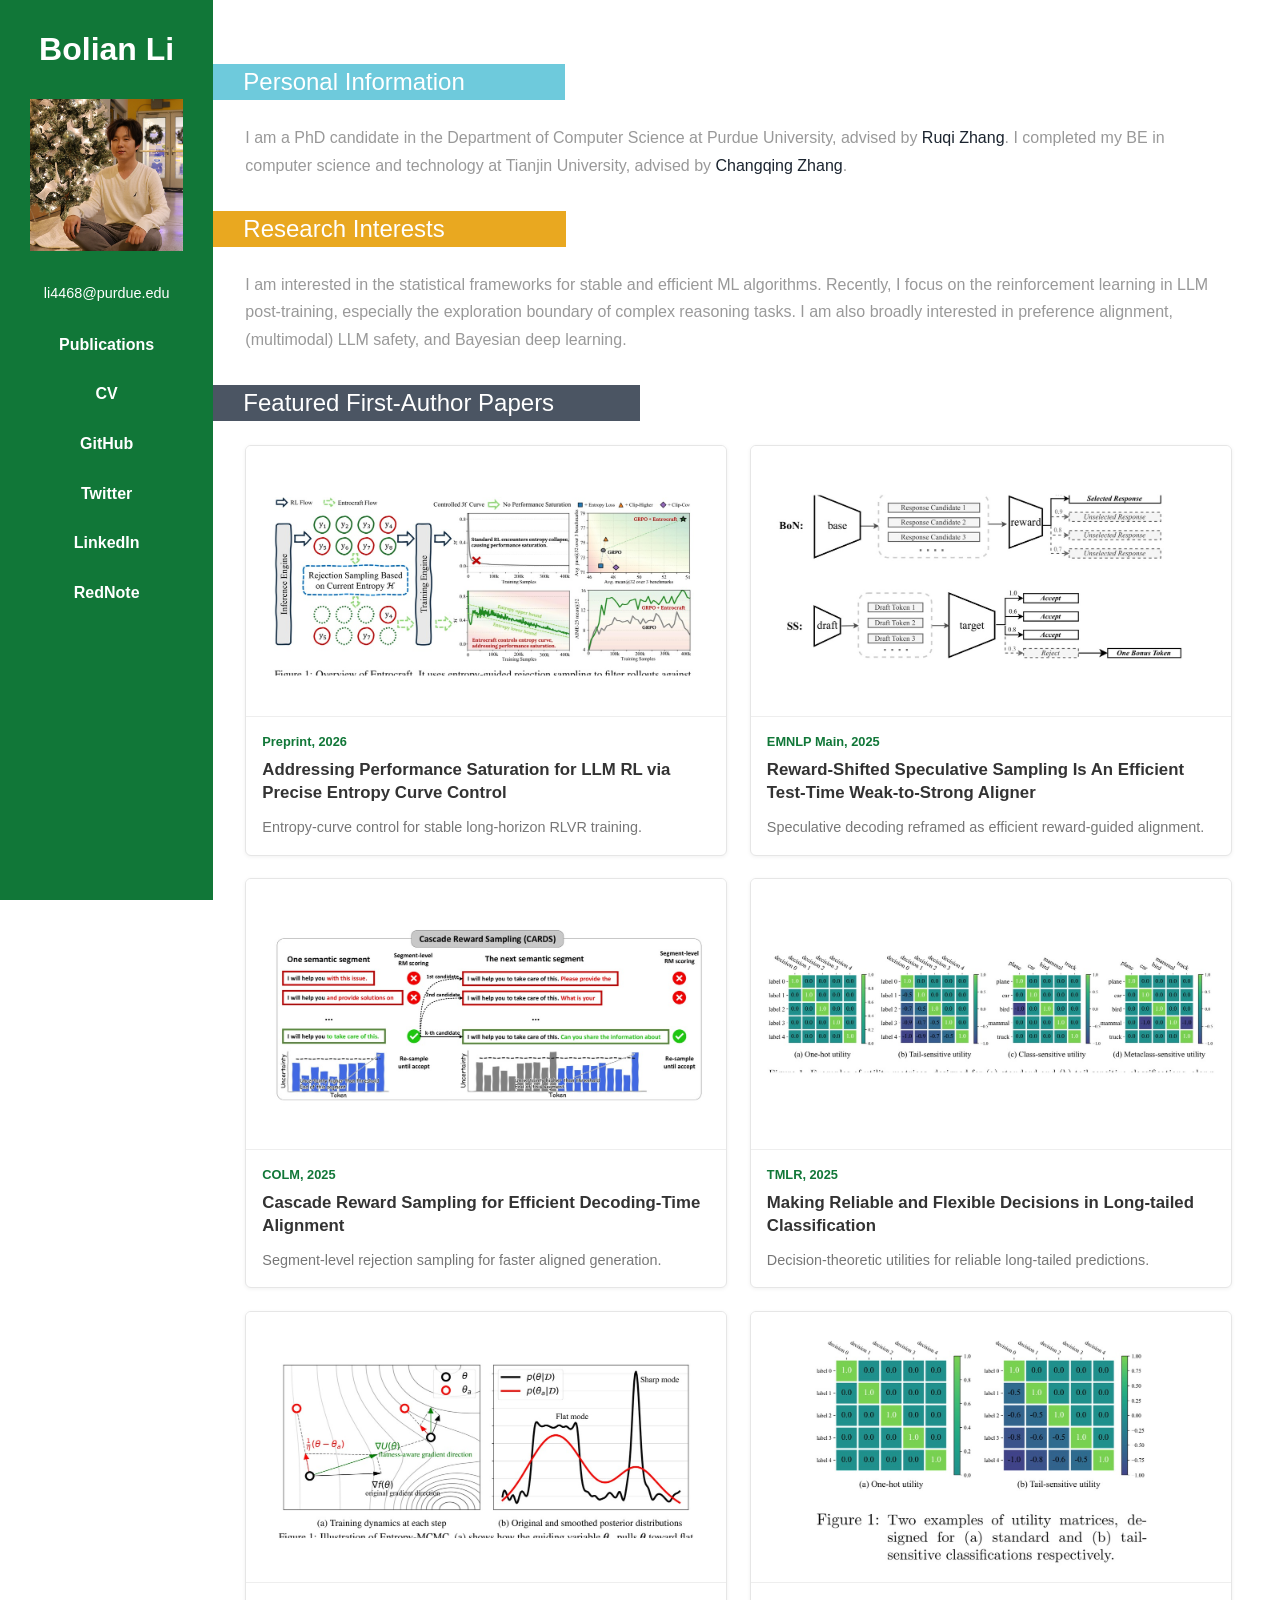
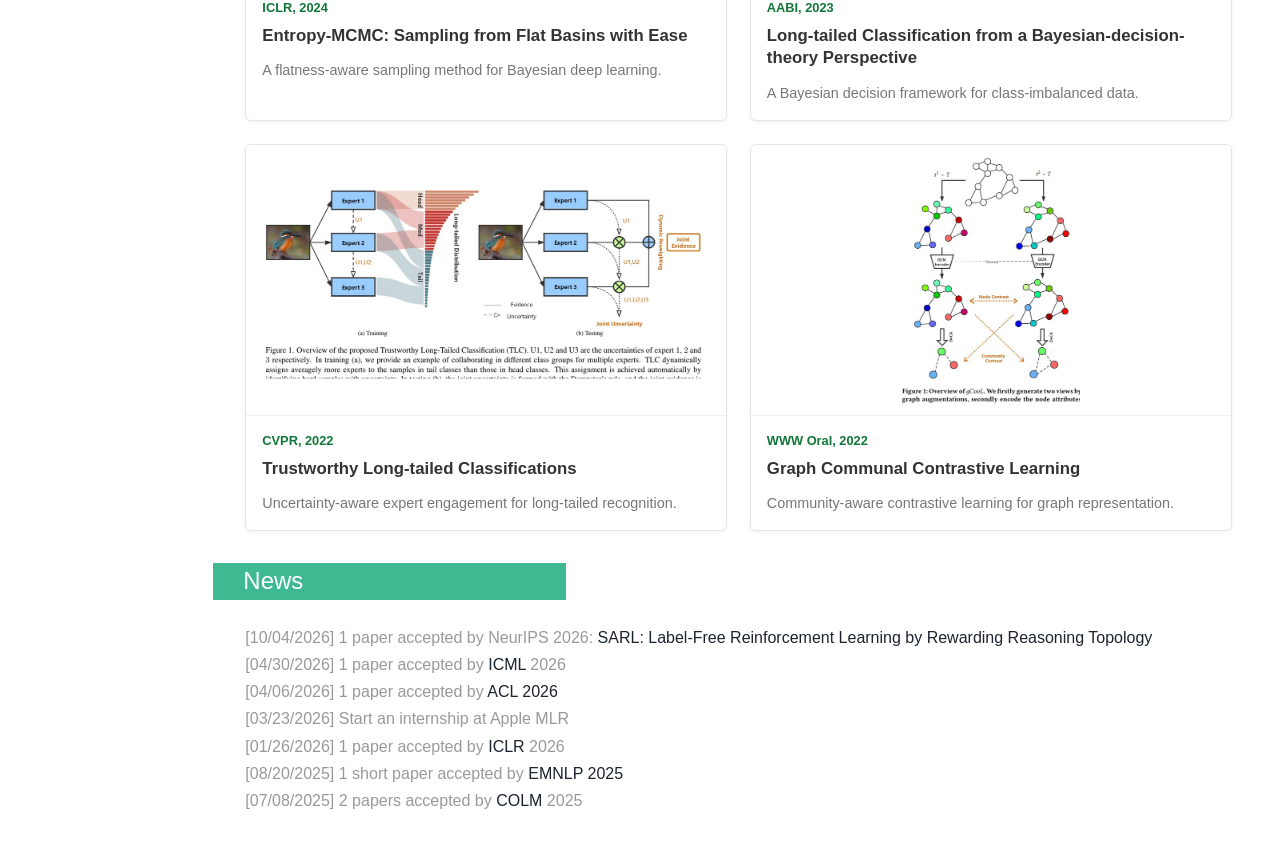
==== commit 5f6f8fe3: "Update CV and add NeurIPS 2026 acceptance news" ====
--- a/index.html
+++ b/index.html
@@ -41,7 +41,7 @@
 			 <h3 align="center"><a href="https://scholar.google.com/citations?user=wNDoepwAAAAJ&hl=en" target="_blank">Publications</a></h3>
 		</div>
 		<div class="details">
-			 <h3 align="center"><a href="./cv_bolian_li_060726.pdf" target="_blank">CV</a></h3>
+			 <h3 align="center"><a href="./cv_bolian_li_092826.pdf" target="_blank">CV</a></h3>
 		</div>
 		<div class="details">
 			 <h3 align="center"><a href="https://github.com/lblaoke" target="_blank">GitHub</a></h3>
@@ -159,6 +159,7 @@
 		 <div class="education">
 			 <h3 class="clr3">News</h3>
 			 <div class="education_details">
+				<p class="cmpny1">[10/04/2026] 1 paper accepted by NeurIPS 2026: <a href="https://openreview.net/forum?id=z1jRrHayf1#discussion" target="_blank" rel="noopener">SARL: Label-Free Reinforcement Learning by Rewarding Reasoning Topology</a></p>
 				<p class="cmpny1">[04/30/2026] 1 paper accepted by <a href="https://icml.cc/" target="_blank">ICML</a> 2026</p> 
 				<p class="cmpny1">[04/06/2026] 1 paper accepted by <a href="https://2026.aclweb.org/" target="_blank">ACL 2026</a></p>
 				<p class="cmpny1">[03/23/2026] Start an internship at Apple MLR</p>
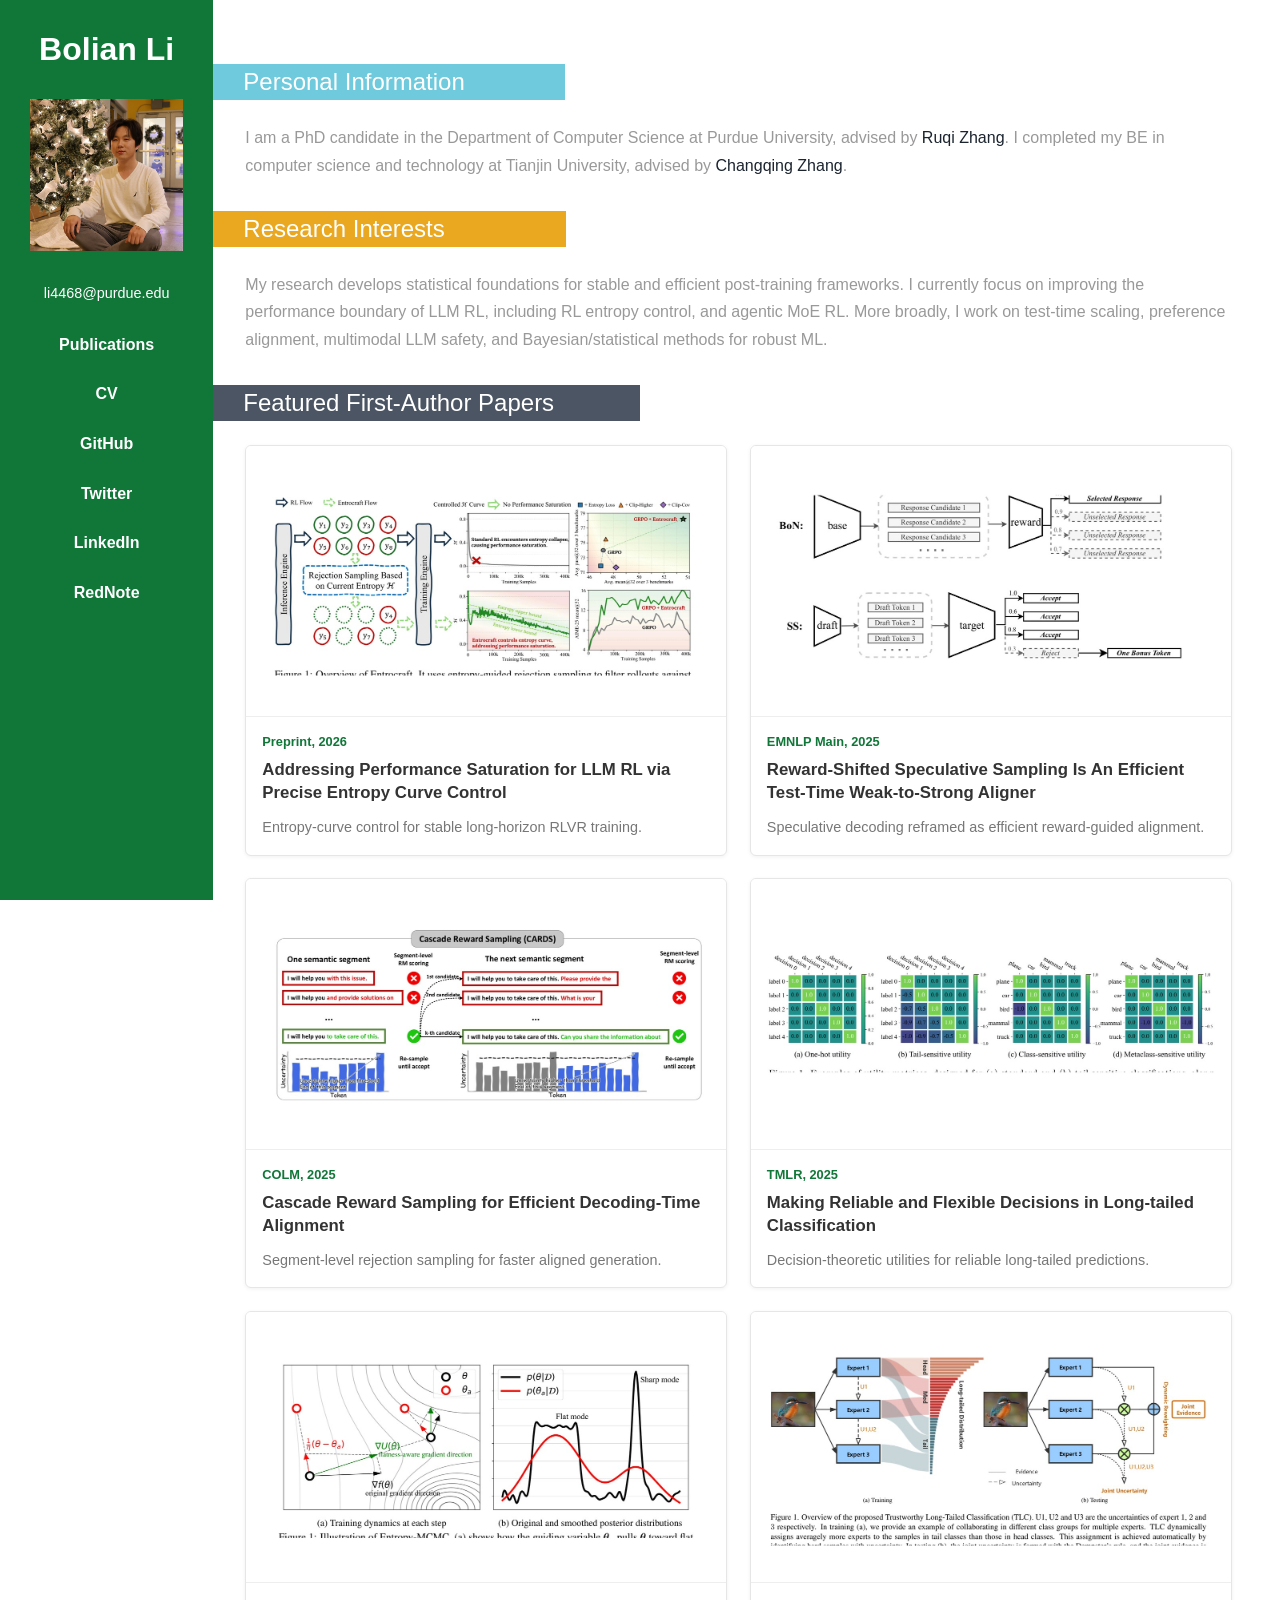
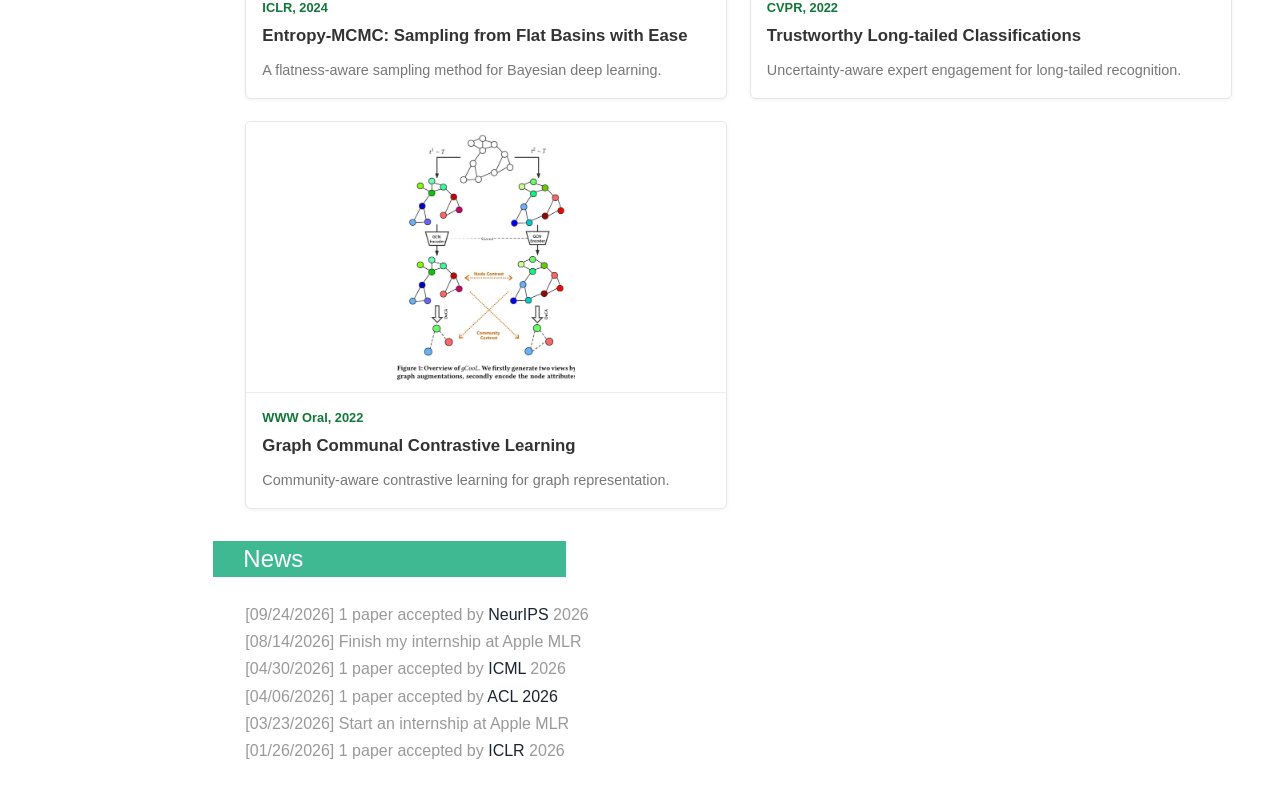
==== commit f8882ff7: "Update homepage research interests, papers, and news" ====
--- a/index.html
+++ b/index.html
@@ -38,7 +38,7 @@
 			 <p align="center">li4468@purdue.edu</p>
 		</div>
 		<div class="details">
-			 <h3 align="center"><a href="https://scholar.google.com/citations?user=wNDoepwAAAAJ&hl=en" target="_blank">Publications</a></h3>
+			 <h3 align="center"><a href="https://scholar.google.com/citations?user=wNDoepwAAAAJ" target="_blank">Publications</a></h3>
 		</div>
 		<div class="details">
 			 <h3 align="center"><a href="./cv_bolian_li_092826.pdf" target="_blank">CV</a></h3>
@@ -68,7 +68,7 @@
 		 <div class="skills">
 			 <h3 class="clr2">Research Interests</h3>
 			 <div class="skill_info">
-			 <p>I am interested in the statistical frameworks for stable and efficient ML algorithms. Recently, I focus on the reinforcement learning in LLM post-training, especially the exploration boundary of complex reasoning tasks. I am also broadly interested in preference alignment, (multimodal) LLM safety, and Bayesian deep learning.</p>
+			 <p>My research develops statistical foundations for stable and efficient post-training frameworks. I currently focus on improving the performance boundary of LLM RL, including RL entropy control, and agentic MoE RL. More broadly, I work on test-time scaling, preference alignment, multimodal LLM safety, and Bayesian/statistical methods for robust ML.</p>
 			 </div>
 		 </div>
 		 <div class="publications" id="featured-papers">
@@ -125,16 +125,6 @@
 					 </div>
 				 </article>
 				 <article class="paper_card">
-					 <a class="paper_visual" href="https://openreview.net/forum?id=sz7d2cKXVb" target="_blank" rel="noopener">
-						 <img src="images/papers/bayesian-long-tailed.jpg" alt="Overview figure for Long-tailed Classification from a Bayesian-decision-theory Perspective">
-					 </a>
-					 <div class="paper_body">
-						 <span class="paper_venue">AABI, 2023</span>
-						 <h4><a href="https://openreview.net/forum?id=sz7d2cKXVb" target="_blank" rel="noopener">Long-tailed Classification from a Bayesian-decision-theory Perspective</a></h4>
-						 <p>A Bayesian decision framework for class-imbalanced data.</p>
-					 </div>
-				 </article>
-				 <article class="paper_card">
 					 <a class="paper_visual" href="https://openaccess.thecvf.com/content/CVPR2022/html/Li_Trustworthy_Long-Tailed_Classification_CVPR_2022_paper.html" target="_blank" rel="noopener">
 						 <img src="images/papers/tlc.jpg" alt="Overview figure for Trustworthy Long-tailed Classifications">
 					 </a>
@@ -159,13 +149,12 @@
 		 <div class="education">
 			 <h3 class="clr3">News</h3>
 			 <div class="education_details">
-				<p class="cmpny1">[10/04/2026] 1 paper accepted by NeurIPS 2026: <a href="https://openreview.net/forum?id=z1jRrHayf1#discussion" target="_blank" rel="noopener">SARL: Label-Free Reinforcement Learning by Rewarding Reasoning Topology</a></p>
+				<p class="cmpny1">[09/24/2026] 1 paper accepted by <a href="https://neurips.cc/" target="_blank">NeurIPS</a> 2026</p>
+				<p class="cmpny1">[08/14/2026] Finish my internship at Apple MLR</p>
 				<p class="cmpny1">[04/30/2026] 1 paper accepted by <a href="https://icml.cc/" target="_blank">ICML</a> 2026</p> 
 				<p class="cmpny1">[04/06/2026] 1 paper accepted by <a href="https://2026.aclweb.org/" target="_blank">ACL 2026</a></p>
 				<p class="cmpny1">[03/23/2026] Start an internship at Apple MLR</p>
 				<p class="cmpny1">[01/26/2026] 1 paper accepted by <a href="https://iclr.cc/" target="_blank">ICLR</a> 2026</p> 
-				<p class="cmpny1">[08/20/2025] 1 short paper accepted by <a href="https://2025.emnlp.org/" target="_blank">EMNLP 2025</a></p>
-				<p class="cmpny1">[07/08/2025] 2 papers accepted by <a href="https://colmweb.org/" target="_blank">COLM</a> 2025</p>
 			 </div>
 		 </div>
 	 </div>
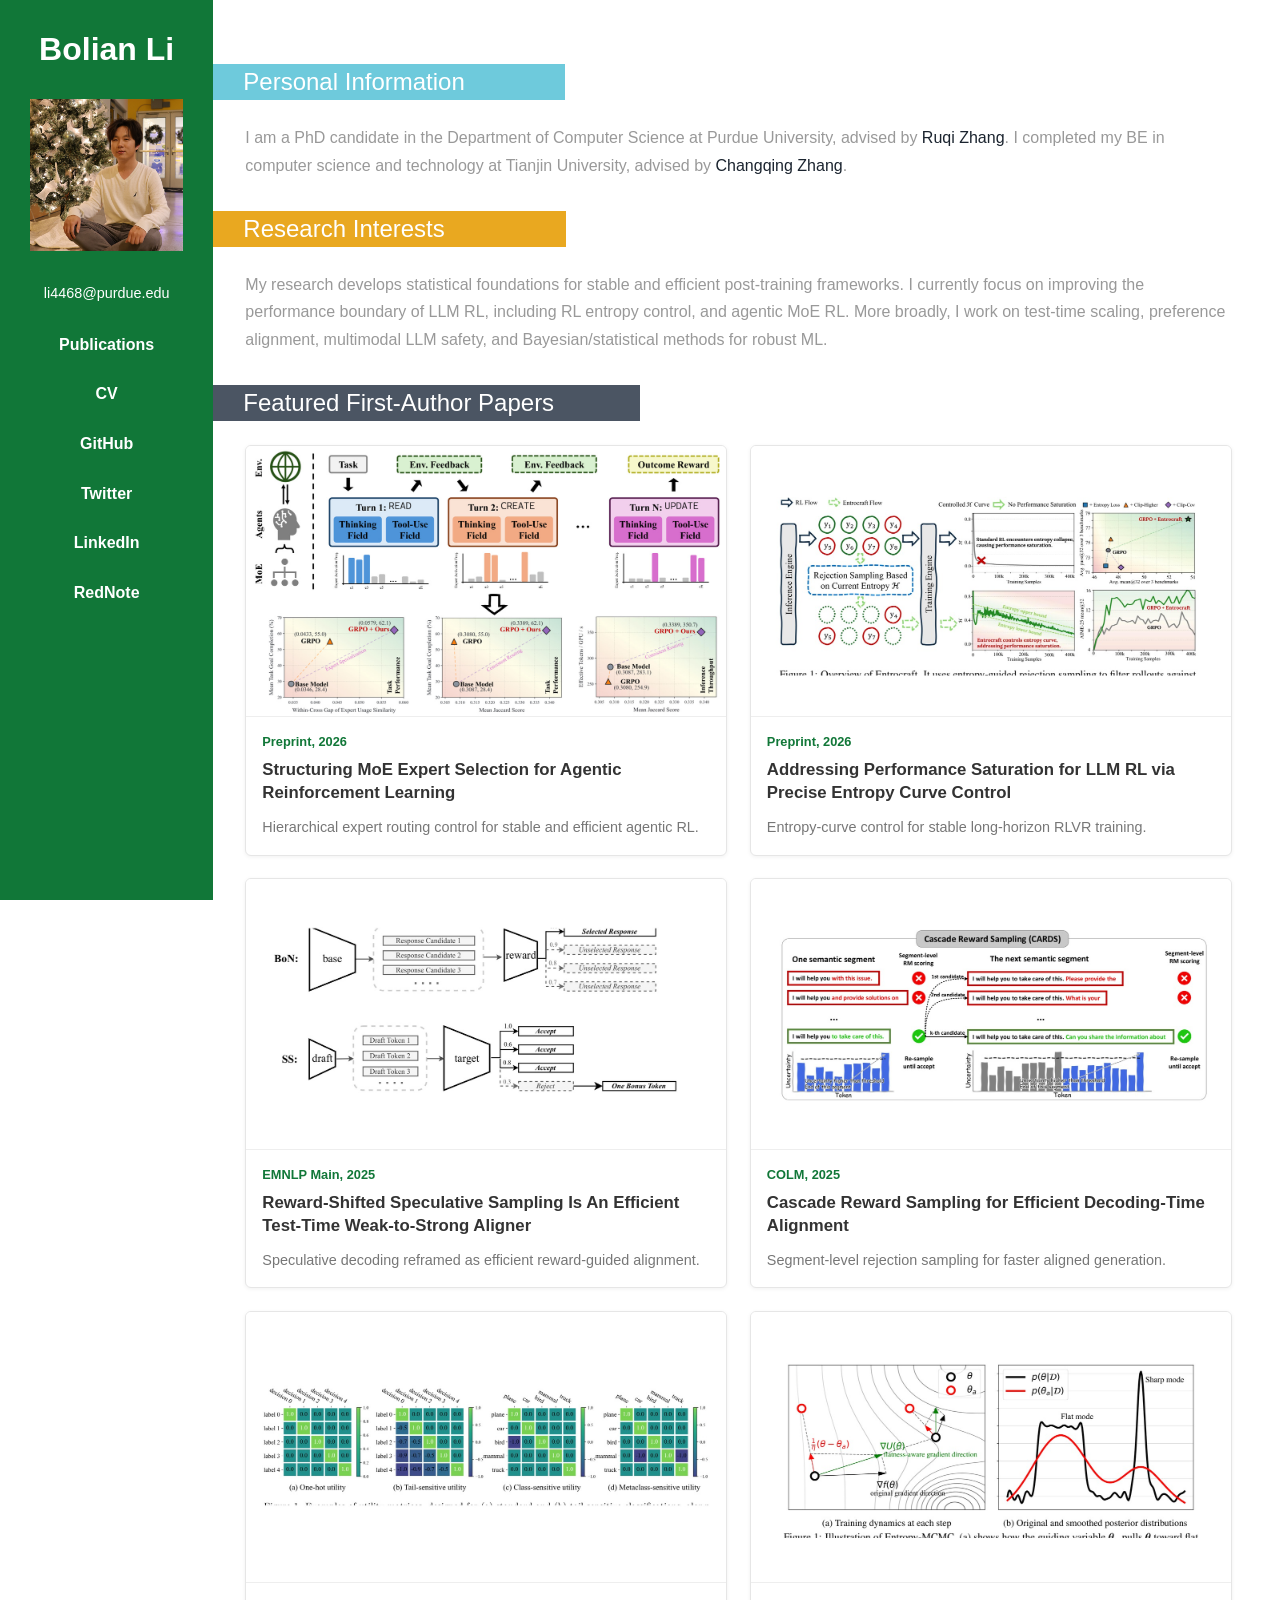
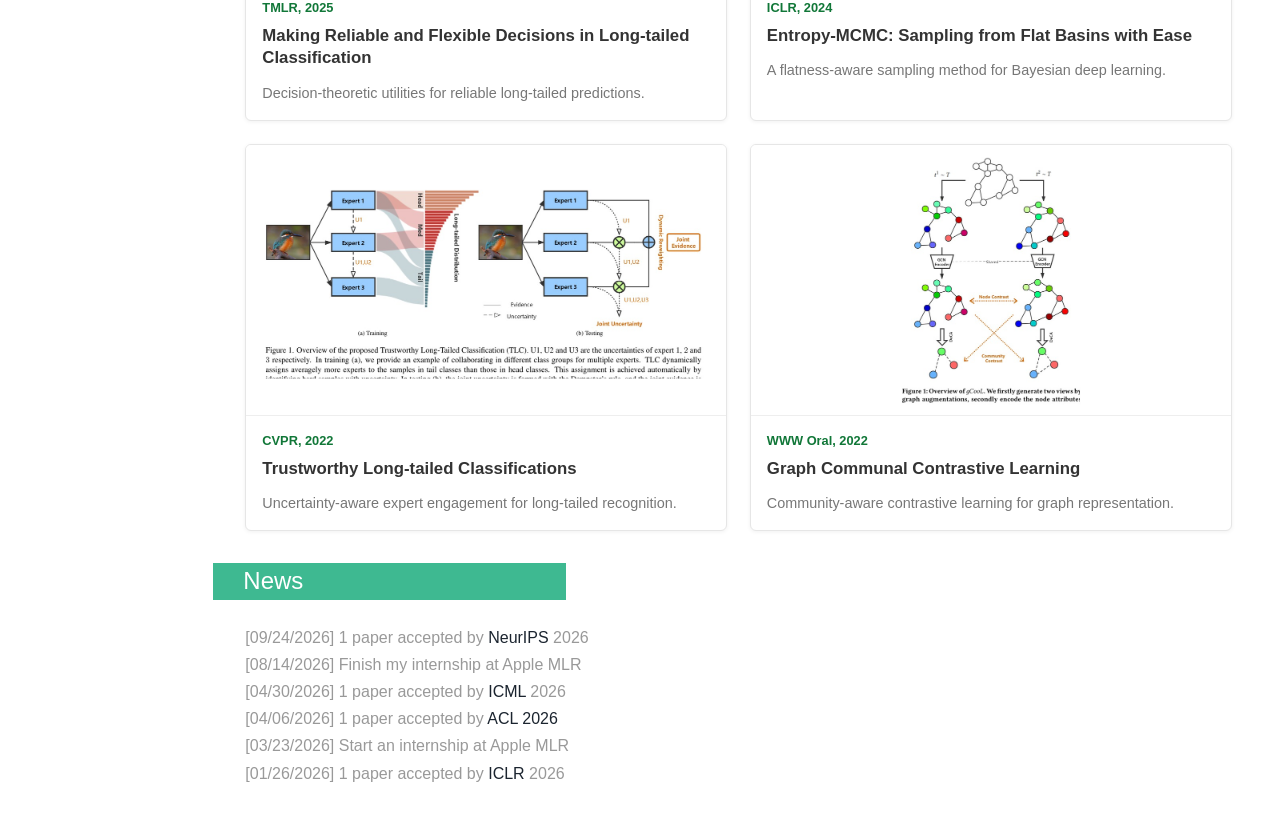
==== commit 5db02561: "Feature agentic MoE reinforcement learning paper" ====
--- a/index.html
+++ b/index.html
@@ -41,7 +41,7 @@
 			 <h3 align="center"><a href="https://scholar.google.com/citations?user=wNDoepwAAAAJ" target="_blank">Publications</a></h3>
 		</div>
 		<div class="details">
-			 <h3 align="center"><a href="./cv_bolian_li_092826.pdf" target="_blank">CV</a></h3>
+			 <h3 align="center"><a href="./cv_bolian_li_100726.pdf" target="_blank">CV</a></h3>
 		</div>
 		<div class="details">
 			 <h3 align="center"><a href="https://github.com/lblaoke" target="_blank">GitHub</a></h3>
@@ -74,6 +74,16 @@
 		 <div class="publications" id="featured-papers">
 			 <h3 class="clr4">Featured First-Author Papers</h3>
 			 <div class="paper_grid">
+				 <article class="paper_card">
+					 <a class="paper_visual" href="https://arxiv.org/abs/2610.07332" target="_blank" rel="noopener">
+						 <img src="images/papers/agentic-moe-rl.jpg" alt="Overview figure for Structuring MoE Expert Selection for Agentic Reinforcement Learning">
+					 </a>
+					 <div class="paper_body">
+						 <span class="paper_venue">Preprint, 2026</span>
+						 <h4><a href="https://arxiv.org/abs/2610.07332" target="_blank" rel="noopener">Structuring MoE Expert Selection for Agentic Reinforcement Learning</a></h4>
+						 <p>Hierarchical expert routing control for stable and efficient agentic RL.</p>
+					 </div>
+				 </article>
 				 <article class="paper_card">
 					 <a class="paper_visual" href="https://arxiv.org/abs/2604.26326" target="_blank" rel="noopener">
 						 <img src="images/papers/entrocraft.jpg" alt="Overview figure for Addressing Performance Saturation for LLM RL via Precise Entropy Curve Control">
